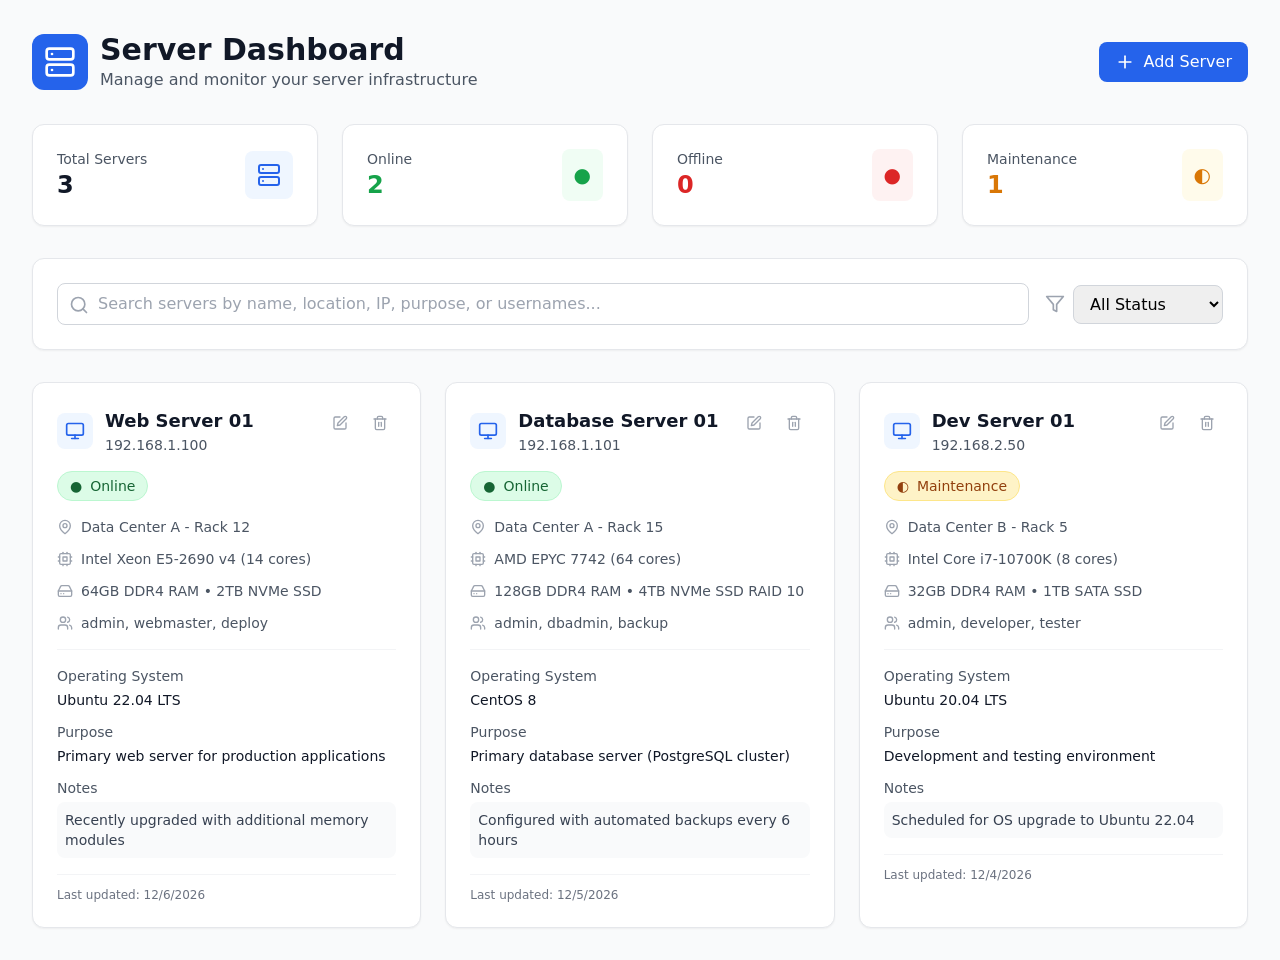
==== index.html @ 56870ac0 "Add files via upload" ====
<!doctype html>
<html lang="en">
  <head>
    <meta charset="UTF-8" />
    <link rel="icon" type="image/svg+xml" href="/vite.svg" />
    <meta name="viewport" content="width=device-width, initial-scale=1.0" />
    <title>Server Management Dashboard</title>
    <script type="module" crossorigin src="/assets/index-b3An4FK5.js"></script>
    <link rel="stylesheet" crossorigin href="/assets/index-DMok1COa.css">
  </head>
  <body>
    <div id="root"></div>
  </body>
</html>
---- assets/index-DMok1COa.css ----
*,:before,:after{--tw-border-spacing-x: 0;--tw-border-spacing-y: 0;--tw-translate-x: 0;--tw-translate-y: 0;--tw-rotate: 0;--tw-skew-x: 0;--tw-skew-y: 0;--tw-scale-x: 1;--tw-scale-y: 1;--tw-pan-x: ;--tw-pan-y: ;--tw-pinch-zoom: ;--tw-scroll-snap-strictness: proximity;--tw-gradient-from-position: ;--tw-gradient-via-position: ;--tw-gradient-to-position: ;--tw-ordinal: ;--tw-slashed-zero: ;--tw-numeric-figure: ;--tw-numeric-spacing: ;--tw-numeric-fraction: ;--tw-ring-inset: ;--tw-ring-offset-width: 0px;--tw-ring-offset-color: #fff;--tw-ring-color: rgb(59 130 246 / .5);--tw-ring-offset-shadow: 0 0 #0000;--tw-ring-shadow: 0 0 #0000;--tw-shadow: 0 0 #0000;--tw-shadow-colored: 0 0 #0000;--tw-blur: ;--tw-brightness: ;--tw-contrast: ;--tw-grayscale: ;--tw-hue-rotate: ;--tw-invert: ;--tw-saturate: ;--tw-sepia: ;--tw-drop-shadow: ;--tw-backdrop-blur: ;--tw-backdrop-brightness: ;--tw-backdrop-contrast: ;--tw-backdrop-grayscale: ;--tw-backdrop-hue-rotate: ;--tw-backdrop-invert: ;--tw-backdrop-opacity: ;--tw-backdrop-saturate: ;--tw-backdrop-sepia: ;--tw-contain-size: ;--tw-contain-layout: ;--tw-contain-paint: ;--tw-contain-style: }::backdrop{--tw-border-spacing-x: 0;--tw-border-spacing-y: 0;--tw-translate-x: 0;--tw-translate-y: 0;--tw-rotate: 0;--tw-skew-x: 0;--tw-skew-y: 0;--tw-scale-x: 1;--tw-scale-y: 1;--tw-pan-x: ;--tw-pan-y: ;--tw-pinch-zoom: ;--tw-scroll-snap-strictness: proximity;--tw-gradient-from-position: ;--tw-gradient-via-position: ;--tw-gradient-to-position: ;--tw-ordinal: ;--tw-slashed-zero: ;--tw-numeric-figure: ;--tw-numeric-spacing: ;--tw-numeric-fraction: ;--tw-ring-inset: ;--tw-ring-offset-width: 0px;--tw-ring-offset-color: #fff;--tw-ring-color: rgb(59 130 246 / .5);--tw-ring-offset-shadow: 0 0 #0000;--tw-ring-shadow: 0 0 #0000;--tw-shadow: 0 0 #0000;--tw-shadow-colored: 0 0 #0000;--tw-blur: ;--tw-brightness: ;--tw-contrast: ;--tw-grayscale: ;--tw-hue-rotate: ;--tw-invert: ;--tw-saturate: ;--tw-sepia: ;--tw-drop-shadow: ;--tw-backdrop-blur: ;--tw-backdrop-brightness: ;--tw-backdrop-contrast: ;--tw-backdrop-grayscale: ;--tw-backdrop-hue-rotate: ;--tw-backdrop-invert: ;--tw-backdrop-opacity: ;--tw-backdrop-saturate: ;--tw-backdrop-sepia: ;--tw-contain-size: ;--tw-contain-layout: ;--tw-contain-paint: ;--tw-contain-style: }*,:before,:after{box-sizing:border-box;border-width:0;border-style:solid;border-color:#e5e7eb}:before,:after{--tw-content: ""}html,:host{line-height:1.5;-webkit-text-size-adjust:100%;-moz-tab-size:4;-o-tab-size:4;tab-size:4;font-family:ui-sans-serif,system-ui,sans-serif,"Apple Color Emoji","Segoe UI Emoji",Segoe UI Symbol,"Noto Color Emoji";font-feature-settings:normal;font-variation-settings:normal;-webkit-tap-highlight-color:transparent}body{margin:0;line-height:inherit}hr{height:0;color:inherit;border-top-width:1px}abbr:where([title]){-webkit-text-decoration:underline dotted;text-decoration:underline dotted}h1,h2,h3,h4,h5,h6{font-size:inherit;font-weight:inherit}a{color:inherit;text-decoration:inherit}b,strong{font-weight:bolder}code,kbd,samp,pre{font-family:ui-monospace,SFMono-Regular,Menlo,Monaco,Consolas,Liberation Mono,Courier New,monospace;font-feature-settings:normal;font-variation-settings:normal;font-size:1em}small{font-size:80%}sub,sup{font-size:75%;line-height:0;position:relative;vertical-align:baseline}sub{bottom:-.25em}sup{top:-.5em}table{text-indent:0;border-color:inherit;border-collapse:collapse}button,input,optgroup,select,textarea{font-family:inherit;font-feature-settings:inherit;font-variation-settings:inherit;font-size:100%;font-weight:inherit;line-height:inherit;letter-spacing:inherit;color:inherit;margin:0;padding:0}button,select{text-transform:none}button,input:where([type=button]),input:where([type=reset]),input:where([type=submit]){-webkit-appearance:button;background-color:transparent;background-image:none}:-moz-focusring{outline:auto}:-moz-ui-invalid{box-shadow:none}progress{vertical-align:baseline}::-webkit-inner-spin-button,::-webkit-outer-spin-button{height:auto}[type=search]{-webkit-appearance:textfield;outline-offset:-2px}::-webkit-search-decoration{-webkit-appearance:none}::-webkit-file-upload-button{-webkit-appearance:button;font:inherit}summary{display:list-item}blockquote,dl,dd,h1,h2,h3,h4,h5,h6,hr,figure,p,pre{margin:0}fieldset{margin:0;padding:0}legend{padding:0}ol,ul,menu{list-style:none;margin:0;padding:0}dialog{padding:0}textarea{resize:vertical}input::-moz-placeholder,textarea::-moz-placeholder{opacity:1;color:#9ca3af}input::placeholder,textarea::placeholder{opacity:1;color:#9ca3af}button,[role=button]{cursor:pointer}:disabled{cursor:default}img,svg,video,canvas,audio,iframe,embed,object{display:block;vertical-align:middle}img,video{max-width:100%;height:auto}[hidden]:where(:not([hidden=until-found])){display:none}.fixed{position:fixed}.absolute{position:absolute}.relative{position:relative}.inset-0{top:0;right:0;bottom:0;left:0}.left-3{left:.75rem}.top-3{top:.75rem}.z-50{z-index:50}.mx-auto{margin-left:auto;margin-right:auto}.mb-1{margin-bottom:.25rem}.mb-2{margin-bottom:.5rem}.mb-4{margin-bottom:1rem}.mb-8{margin-bottom:2rem}.mr-2{margin-right:.5rem}.mt-1{margin-top:.25rem}.mt-2{margin-top:.5rem}.mt-3{margin-top:.75rem}.mt-4{margin-top:1rem}.mt-6{margin-top:1.5rem}.block{display:block}.flex{display:flex}.inline-flex{display:inline-flex}.grid{display:grid}.h-12{height:3rem}.h-4{height:1rem}.h-5{height:1.25rem}.h-6{height:1.5rem}.h-8{height:2rem}.max-h-\[90vh\]{max-height:90vh}.min-h-screen{min-height:100vh}.w-12{width:3rem}.w-4{width:1rem}.w-5{width:1.25rem}.w-6{width:1.5rem}.w-8{width:2rem}.w-full{width:100%}.max-w-2xl{max-width:42rem}.max-w-7xl{max-width:80rem}.flex-1{flex:1 1 0%}.grid-cols-1{grid-template-columns:repeat(1,minmax(0,1fr))}.flex-col{flex-direction:column}.items-start{align-items:flex-start}.items-center{align-items:center}.justify-end{justify-content:flex-end}.justify-center{justify-content:center}.justify-between{justify-content:space-between}.gap-4{gap:1rem}.gap-6{gap:1.5rem}.space-x-2>:not([hidden])~:not([hidden]){--tw-space-x-reverse: 0;margin-right:calc(.5rem * var(--tw-space-x-reverse));margin-left:calc(.5rem * calc(1 - var(--tw-space-x-reverse)))}.space-x-3>:not([hidden])~:not([hidden]){--tw-space-x-reverse: 0;margin-right:calc(.75rem * var(--tw-space-x-reverse));margin-left:calc(.75rem * calc(1 - var(--tw-space-x-reverse)))}.space-x-4>:not([hidden])~:not([hidden]){--tw-space-x-reverse: 0;margin-right:calc(1rem * var(--tw-space-x-reverse));margin-left:calc(1rem * calc(1 - var(--tw-space-x-reverse)))}.space-y-3>:not([hidden])~:not([hidden]){--tw-space-y-reverse: 0;margin-top:calc(.75rem * calc(1 - var(--tw-space-y-reverse)));margin-bottom:calc(.75rem * var(--tw-space-y-reverse))}.space-y-6>:not([hidden])~:not([hidden]){--tw-space-y-reverse: 0;margin-top:calc(1.5rem * calc(1 - var(--tw-space-y-reverse)));margin-bottom:calc(1.5rem * var(--tw-space-y-reverse))}.overflow-y-auto{overflow-y:auto}.rounded-full{border-radius:9999px}.rounded-lg{border-radius:.5rem}.rounded-xl{border-radius:.75rem}.border{border-width:1px}.border-b{border-bottom-width:1px}.border-t{border-top-width:1px}.border-amber-200{--tw-border-opacity: 1;border-color:rgb(253 230 138 / var(--tw-border-opacity, 1))}.border-gray-100{--tw-border-opacity: 1;border-color:rgb(243 244 246 / var(--tw-border-opacity, 1))}.border-gray-200{--tw-border-opacity: 1;border-color:rgb(229 231 235 / var(--tw-border-opacity, 1))}.border-gray-300{--tw-border-opacity: 1;border-color:rgb(209 213 219 / var(--tw-border-opacity, 1))}.border-green-200{--tw-border-opacity: 1;border-color:rgb(187 247 208 / var(--tw-border-opacity, 1))}.border-red-200{--tw-border-opacity: 1;border-color:rgb(254 202 202 / var(--tw-border-opacity, 1))}.bg-amber-100{--tw-bg-opacity: 1;background-color:rgb(254 243 199 / var(--tw-bg-opacity, 1))}.bg-amber-50{--tw-bg-opacity: 1;background-color:rgb(255 251 235 / var(--tw-bg-opacity, 1))}.bg-blue-50{--tw-bg-opacity: 1;background-color:rgb(239 246 255 / var(--tw-bg-opacity, 1))}.bg-blue-600{--tw-bg-opacity: 1;background-color:rgb(37 99 235 / var(--tw-bg-opacity, 1))}.bg-gray-100{--tw-bg-opacity: 1;background-color:rgb(243 244 246 / var(--tw-bg-opacity, 1))}.bg-gray-50{--tw-bg-opacity: 1;background-color:rgb(249 250 251 / var(--tw-bg-opacity, 1))}.bg-gray-600{--tw-bg-opacity: 1;background-color:rgb(75 85 99 / var(--tw-bg-opacity, 1))}.bg-green-100{--tw-bg-opacity: 1;background-color:rgb(220 252 231 / var(--tw-bg-opacity, 1))}.bg-green-50{--tw-bg-opacity: 1;background-color:rgb(240 253 244 / var(--tw-bg-opacity, 1))}.bg-red-100{--tw-bg-opacity: 1;background-color:rgb(254 226 226 / var(--tw-bg-opacity, 1))}.bg-red-50{--tw-bg-opacity: 1;background-color:rgb(254 242 242 / var(--tw-bg-opacity, 1))}.bg-white{--tw-bg-opacity: 1;background-color:rgb(255 255 255 / var(--tw-bg-opacity, 1))}.bg-opacity-50{--tw-bg-opacity: .5}.p-2{padding:.5rem}.p-3{padding:.75rem}.p-4{padding:1rem}.p-6{padding:1.5rem}.px-3{padding-left:.75rem;padding-right:.75rem}.px-4{padding-left:1rem;padding-right:1rem}.py-1{padding-top:.25rem;padding-bottom:.25rem}.py-12{padding-top:3rem;padding-bottom:3rem}.py-2{padding-top:.5rem;padding-bottom:.5rem}.py-8{padding-top:2rem;padding-bottom:2rem}.pl-10{padding-left:2.5rem}.pr-4{padding-right:1rem}.pt-3{padding-top:.75rem}.pt-4{padding-top:1rem}.pt-6{padding-top:1.5rem}.text-center{text-align:center}.text-2xl{font-size:1.5rem;line-height:2rem}.text-3xl{font-size:1.875rem;line-height:2.25rem}.text-lg{font-size:1.125rem;line-height:1.75rem}.text-sm{font-size:.875rem;line-height:1.25rem}.text-xl{font-size:1.25rem;line-height:1.75rem}.text-xs{font-size:.75rem;line-height:1rem}.font-bold{font-weight:700}.font-medium{font-weight:500}.font-semibold{font-weight:600}.text-amber-600{--tw-text-opacity: 1;color:rgb(217 119 6 / var(--tw-text-opacity, 1))}.text-amber-800{--tw-text-opacity: 1;color:rgb(146 64 14 / var(--tw-text-opacity, 1))}.text-blue-600{--tw-text-opacity: 1;color:rgb(37 99 235 / var(--tw-text-opacity, 1))}.text-gray-400{--tw-text-opacity: 1;color:rgb(156 163 175 / var(--tw-text-opacity, 1))}.text-gray-500{--tw-text-opacity: 1;color:rgb(107 114 128 / var(--tw-text-opacity, 1))}.text-gray-600{--tw-text-opacity: 1;color:rgb(75 85 99 / var(--tw-text-opacity, 1))}.text-gray-700{--tw-text-opacity: 1;color:rgb(55 65 81 / var(--tw-text-opacity, 1))}.text-gray-800{--tw-text-opacity: 1;color:rgb(31 41 55 / var(--tw-text-opacity, 1))}.text-gray-900{--tw-text-opacity: 1;color:rgb(17 24 39 / var(--tw-text-opacity, 1))}.text-green-600{--tw-text-opacity: 1;color:rgb(22 163 74 / var(--tw-text-opacity, 1))}.text-green-800{--tw-text-opacity: 1;color:rgb(22 101 52 / var(--tw-text-opacity, 1))}.text-red-600{--tw-text-opacity: 1;color:rgb(220 38 38 / var(--tw-text-opacity, 1))}.text-red-800{--tw-text-opacity: 1;color:rgb(153 27 27 / var(--tw-text-opacity, 1))}.text-white{--tw-text-opacity: 1;color:rgb(255 255 255 / var(--tw-text-opacity, 1))}.shadow-sm{--tw-shadow: 0 1px 2px 0 rgb(0 0 0 / .05);--tw-shadow-colored: 0 1px 2px 0 var(--tw-shadow-color);box-shadow:var(--tw-ring-offset-shadow, 0 0 #0000),var(--tw-ring-shadow, 0 0 #0000),var(--tw-shadow)}.shadow-xl{--tw-shadow: 0 20px 25px -5px rgb(0 0 0 / .1), 0 8px 10px -6px rgb(0 0 0 / .1);--tw-shadow-colored: 0 20px 25px -5px var(--tw-shadow-color), 0 8px 10px -6px var(--tw-shadow-color);box-shadow:var(--tw-ring-offset-shadow, 0 0 #0000),var(--tw-ring-shadow, 0 0 #0000),var(--tw-shadow)}.filter{filter:var(--tw-blur) var(--tw-brightness) var(--tw-contrast) var(--tw-grayscale) var(--tw-hue-rotate) var(--tw-invert) var(--tw-saturate) var(--tw-sepia) var(--tw-drop-shadow)}.transition-colors{transition-property:color,background-color,border-color,text-decoration-color,fill,stroke;transition-timing-function:cubic-bezier(.4,0,.2,1);transition-duration:.15s}.transition-shadow{transition-property:box-shadow;transition-timing-function:cubic-bezier(.4,0,.2,1);transition-duration:.15s}.duration-200{transition-duration:.2s}.hover\:bg-blue-50:hover{--tw-bg-opacity: 1;background-color:rgb(239 246 255 / var(--tw-bg-opacity, 1))}.hover\:bg-blue-700:hover{--tw-bg-opacity: 1;background-color:rgb(29 78 216 / var(--tw-bg-opacity, 1))}.hover\:bg-gray-100:hover{--tw-bg-opacity: 1;background-color:rgb(243 244 246 / var(--tw-bg-opacity, 1))}.hover\:bg-gray-50:hover{--tw-bg-opacity: 1;background-color:rgb(249 250 251 / var(--tw-bg-opacity, 1))}.hover\:bg-red-50:hover{--tw-bg-opacity: 1;background-color:rgb(254 242 242 / var(--tw-bg-opacity, 1))}.hover\:text-blue-600:hover{--tw-text-opacity: 1;color:rgb(37 99 235 / var(--tw-text-opacity, 1))}.hover\:text-gray-600:hover{--tw-text-opacity: 1;color:rgb(75 85 99 / var(--tw-text-opacity, 1))}.hover\:text-red-600:hover{--tw-text-opacity: 1;color:rgb(220 38 38 / var(--tw-text-opacity, 1))}.hover\:shadow-md:hover{--tw-shadow: 0 4px 6px -1px rgb(0 0 0 / .1), 0 2px 4px -2px rgb(0 0 0 / .1);--tw-shadow-colored: 0 4px 6px -1px var(--tw-shadow-color), 0 2px 4px -2px var(--tw-shadow-color);box-shadow:var(--tw-ring-offset-shadow, 0 0 #0000),var(--tw-ring-shadow, 0 0 #0000),var(--tw-shadow)}.focus\:border-transparent:focus{border-color:transparent}.focus\:ring-2:focus{--tw-ring-offset-shadow: var(--tw-ring-inset) 0 0 0 var(--tw-ring-offset-width) var(--tw-ring-offset-color);--tw-ring-shadow: var(--tw-ring-inset) 0 0 0 calc(2px + var(--tw-ring-offset-width)) var(--tw-ring-color);box-shadow:var(--tw-ring-offset-shadow),var(--tw-ring-shadow),var(--tw-shadow, 0 0 #0000)}.focus\:ring-blue-500:focus{--tw-ring-opacity: 1;--tw-ring-color: rgb(59 130 246 / var(--tw-ring-opacity, 1))}@media (min-width: 640px){.sm\:flex-row{flex-direction:row}.sm\:px-6{padding-left:1.5rem;padding-right:1.5rem}}@media (min-width: 768px){.md\:grid-cols-2{grid-template-columns:repeat(2,minmax(0,1fr))}.md\:grid-cols-4{grid-template-columns:repeat(4,minmax(0,1fr))}}@media (min-width: 1024px){.lg\:px-8{padding-left:2rem;padding-right:2rem}}@media (min-width: 1280px){.xl\:grid-cols-3{grid-template-columns:repeat(3,minmax(0,1fr))}}
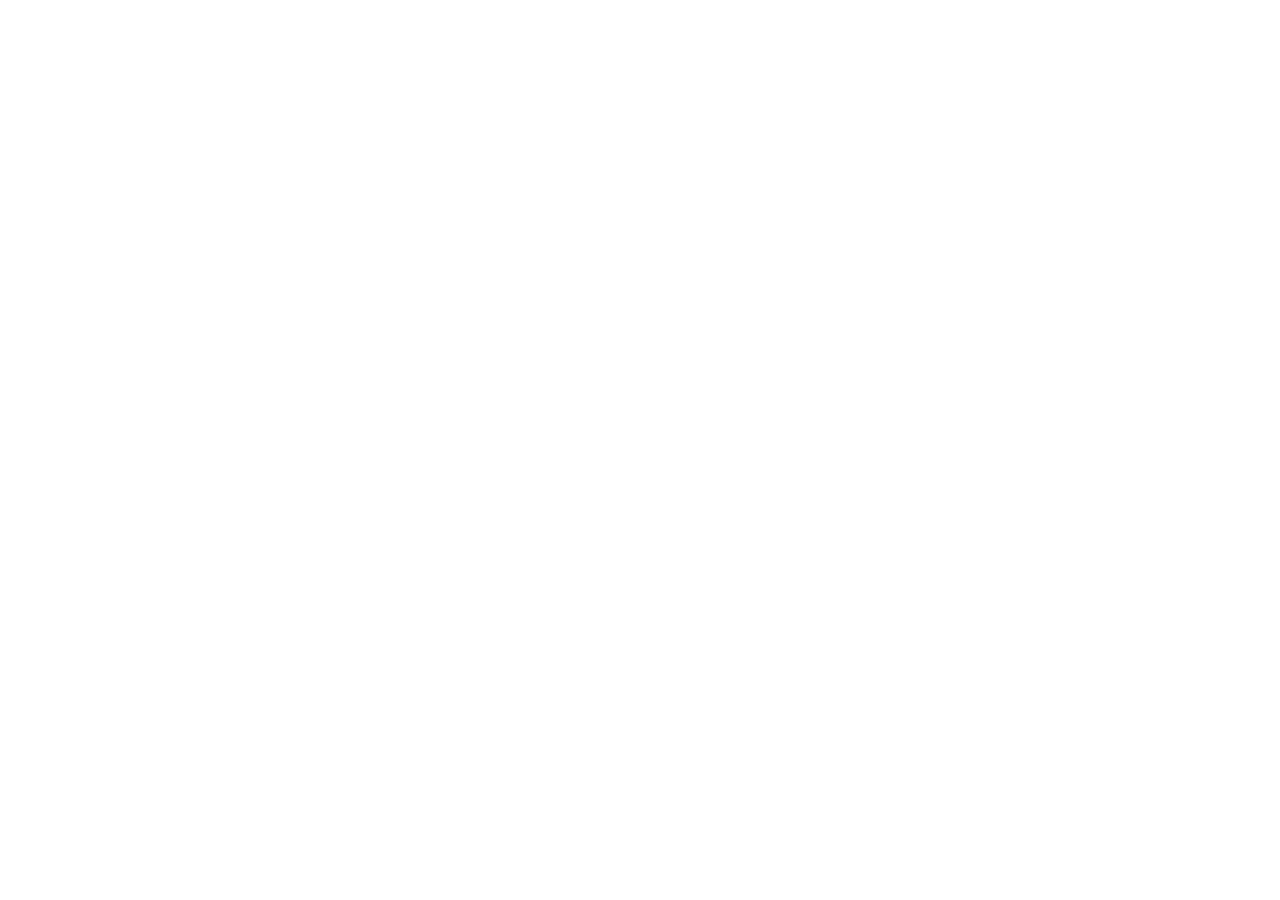
==== commit 5e01c383: "Add files via upload" ====
--- a/index.html
+++ b/index.html
@@ -2,8 +2,7 @@
 <html lang="en">
   <head>
     <meta charset="UTF-8" />
-    <link rel="icon" type="image/svg+xml" href="/vite.svg" />
-    <meta name="viewport" content="width=device-width, initial-scale=1.0" />
+<meta name="viewport" content="width=device-width, initial-scale=1.0" />
     <title>Server Management Dashboard</title>
     <script type="module" crossorigin src="/assets/index-b3An4FK5.js"></script>
     <link rel="stylesheet" crossorigin href="/assets/index-DMok1COa.css">
